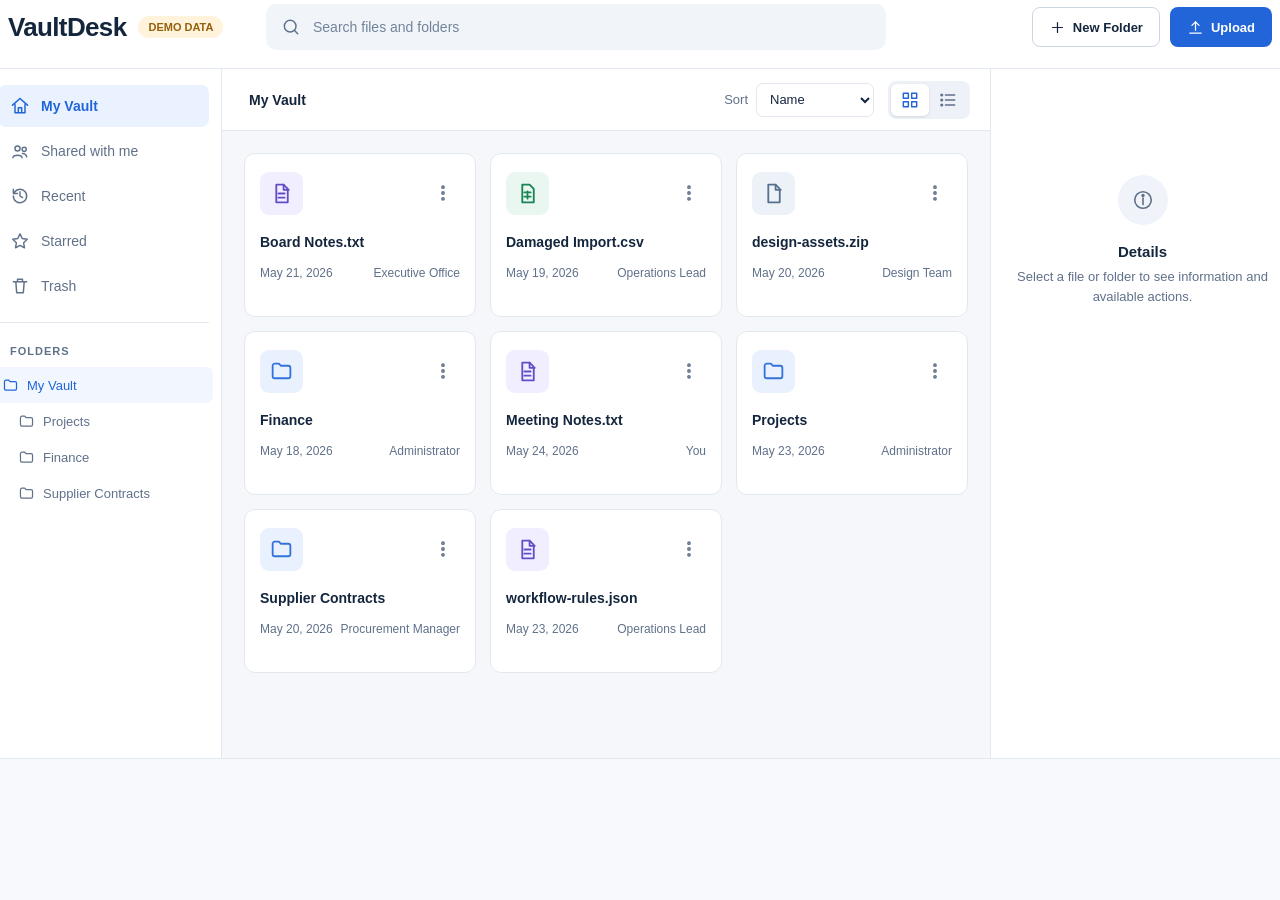
==== vaultdesk/public/vaultdesk/demo.html @ f3ef5df6 "Initial commit: add VaultDesk ERP file management module" ====
<!doctype html>
<html lang="en">
	<head>
		<meta charset="utf-8">
		<meta name="viewport" content="width=device-width, initial-scale=1">
		<title>VaultDesk UI Demo</title>
		<link rel="stylesheet" href="./vaultdesk.css">
		<style>
			body { margin: 0; background: #f7f9fc; }
		</style>
	</head>
	<body>
		<div id="vaultdesk-demo" class="vaultdesk-mount"></div>
		<script type="module">
			import { mountVaultDesk } from "./app.js";
			const app = mountVaultDesk(document.querySelector("#vaultdesk-demo"), { apiMode: "mock" });
			const parameters = new URLSearchParams(window.location.search);
			if (parameters.has("permissions")) {
				const openPermissions = () => {
					const projects = app.state.items.find((item) => item.name === "projects");
					if (projects) {
						app.share(projects);
						return;
					}
					window.setTimeout(openPermissions, 100);
				};
				openPermissions();
			}
			if (parameters.has("preview")) {
				const fileName = parameters.get("preview") || "config";
				const openPreview = () => {
					const item = app.api.items?.[fileName];
					if (!app.state.loading && app.state.items.length && item) {
						app.preview(app.api.clone(fileName));
						return;
					}
					window.setTimeout(openPreview, 100);
				};
				openPreview();
			}
		</script>
	</body>
</html>
---- vaultdesk/public/vaultdesk/vaultdesk.css ----
.vaultdesk-mount {
	--data-bg: #f5f7fb;
	--data-panel: #ffffff;
	--data-panel-muted: #f8fafc;
	--data-border: #e2e8f0;
	--data-border-strong: #cad5e4;
	--data-text: #14263d;
	--data-muted: #60718a;
	--data-primary: #2265d8;
	--data-primary-hover: #1854bb;
	--data-primary-soft: #eaf2ff;
	--data-danger: #c93b49;
	--data-danger-soft: #fff0f2;
	--data-success: #147d58;
	--data-warning: #a35d00;
	--data-shadow: 0 14px 38px rgba(27, 47, 74, 0.08);
	color: var(--data-text);
	font-family: Inter, "Segoe UI", Arial, sans-serif;
	margin: -15px -15px 0;
}

.vaultdesk-shell,
.vaultdesk-shell * {
	box-sizing: border-box;
}

.vaultdesk-shell {
	background: var(--data-bg);
	border: 1px solid var(--data-border);
	border-radius: 12px;
	display: flex;
	flex-direction: column;
	height: min(900px, calc(100vh - 126px));
	min-height: 650px;
	overflow: hidden;
}

.data-icon {
	fill: none;
	flex: 0 0 auto;
	height: 20px;
	stroke: currentColor;
	stroke-linecap: round;
	stroke-linejoin: round;
	stroke-width: 1.75;
	width: 20px;
}

.data-header {
	align-items: center;
	background: var(--data-panel);
	border-bottom: 1px solid var(--data-border);
	display: grid;
	gap: 22px;
	grid-template-columns: minmax(170px, 236px) minmax(260px, 1fr) auto;
	padding: 18px 22px;
}

.data-title-group {
	align-items: center;
	display: flex;
	gap: 12px;
}

.data-title-group h1 {
	color: var(--data-text);
	font-size: 26px;
	font-weight: 650;
	letter-spacing: -0.025em;
	line-height: 1;
	margin: 0;
}

.data-mode-badge {
	background: #eaf7f1;
	border-radius: 20px;
	color: var(--data-success);
	font-size: 11px;
	font-weight: 600;
	padding: 5px 10px;
	text-transform: uppercase;
}

.data-mode-badge.is-mock {
	background: #fff3dc;
	color: #94610b;
}

.data-search {
	align-items: center;
	background: #f1f5fa;
	border: 1px solid transparent;
	border-radius: 10px;
	color: var(--data-muted);
	display: flex;
	gap: 10px;
	height: 46px;
	max-width: 620px;
	padding: 0 14px;
	transition: background 160ms, border 160ms;
}

.data-search:focus-within {
	background: var(--data-panel);
	border-color: #9bbcf5;
	box-shadow: 0 0 0 3px rgba(34, 101, 216, 0.1);
}

.data-search input {
	background: transparent;
	border: 0;
	color: var(--data-text);
	font-size: 14px;
	outline: none;
	width: 100%;
}

.data-search input::placeholder {
	color: #73839a;
}

.data-header-actions {
	display: flex;
	gap: 10px;
}

.data-btn {
	align-items: center;
	border: 1px solid transparent;
	border-radius: 8px;
	cursor: pointer;
	display: inline-flex;
	font-size: 13px;
	font-weight: 550;
	gap: 7px;
	height: 40px;
	justify-content: center;
	padding: 0 16px;
	transition: background 150ms, border 150ms, color 150ms, opacity 150ms;
}

.data-btn .data-icon {
	height: 17px;
	width: 17px;
}

.data-btn:disabled {
	cursor: not-allowed;
	opacity: 0.48;
}

.data-btn-primary {
	background: var(--data-primary);
	color: #fff;
}

.data-btn-primary:not(:disabled):hover {
	background: var(--data-primary-hover);
}

.data-btn-secondary {
	background: var(--data-panel);
	border-color: var(--data-border-strong);
	color: var(--data-text);
}

.data-btn-secondary:not(:disabled):hover {
	background: var(--data-panel-muted);
	border-color: #acbbd1;
}

.data-btn-danger {
	background: var(--data-danger);
	color: #fff;
}

.data-btn-danger:hover {
	background: #ae2938;
}

.data-layout {
	display: grid;
	flex: 1;
	grid-template-columns: 236px minmax(380px, 1fr) 304px;
	min-height: 0;
}

.data-sidebar {
	background: var(--data-panel);
	border-right: 1px solid var(--data-border);
	display: flex;
	flex-direction: column;
	overflow: hidden;
	padding: 16px 12px;
}

.data-navigation {
	border-bottom: 1px solid var(--data-border);
	display: flex;
	flex-direction: column;
	gap: 3px;
	padding-bottom: 15px;
}

.data-nav-item {
	align-items: center;
	background: transparent;
	border: 0;
	border-radius: 8px;
	color: var(--data-muted);
	cursor: pointer;
	display: flex;
	font-size: 14px;
	font-weight: 500;
	gap: 11px;
	height: 42px;
	padding: 0 12px;
	text-align: left;
	transition: color 150ms, background 150ms;
	width: 100%;
}

.data-nav-item:hover {
	background: #f2f6fb;
	color: var(--data-text);
}

.data-nav-item.is-active {
	background: var(--data-primary-soft);
	color: var(--data-primary);
	font-weight: 600;
}

.data-sidebar-heading {
	color: var(--data-muted);
	font-size: 11px;
	font-weight: 650;
	letter-spacing: 0.09em;
	padding: 22px 12px 10px;
	text-transform: uppercase;
}

.data-folder-tree {
	margin: 0 -4px;
	overflow-y: auto;
	padding-bottom: 16px;
}

.data-tree-node button {
	align-items: center;
	background: transparent;
	border: 0;
	border-radius: 7px;
	color: var(--data-muted);
	cursor: pointer;
	display: flex;
	font-size: 13px;
	gap: 8px;
	height: 36px;
	overflow: hidden;
	padding: 0 8px 0 calc(8px + (var(--depth) * 16px));
	width: 100%;
}

.data-tree-node button:hover,
.data-tree-node button.is-current {
	background: #f1f6ff;
	color: var(--data-primary);
}

.data-tree-node .data-icon {
	height: 17px;
	width: 17px;
}

.data-tree-node span {
	overflow: hidden;
	text-overflow: ellipsis;
	white-space: nowrap;
}

.data-main {
	display: flex;
	flex-direction: column;
	min-width: 0;
}

.data-content-head {
	align-items: center;
	background: var(--data-panel);
	border-bottom: 1px solid var(--data-border);
	display: flex;
	gap: 12px;
	height: 62px;
	justify-content: space-between;
	padding: 0 20px;
}

.data-breadcrumbs {
	align-items: center;
	color: var(--data-muted);
	display: flex;
	gap: 5px;
	min-width: 0;
	overflow: hidden;
}

.data-breadcrumbs .data-icon {
	height: 15px;
	width: 15px;
}

.data-breadcrumbs button {
	background: transparent;
	border: 0;
	border-radius: 5px;
	color: var(--data-muted);
	cursor: pointer;
	font-size: 14px;
	max-width: 180px;
	overflow: hidden;
	padding: 5px 7px;
	text-overflow: ellipsis;
	white-space: nowrap;
}

.data-breadcrumbs button:last-child {
	color: var(--data-text);
	font-weight: 550;
}

.data-breadcrumbs button:hover {
	background: #eef3fa;
}

.data-section-title {
	color: var(--data-text);
	font-size: 16px;
	font-weight: 600;
}

.data-view-controls {
	align-items: center;
	display: flex;
	flex: 0 0 auto;
	gap: 14px;
}

.data-sort {
	align-items: center;
	color: var(--data-muted);
	display: flex;
	font-size: 13px;
	gap: 8px;
}

.data-sort select {
	background: var(--data-panel);
	border: 1px solid var(--data-border);
	border-radius: 7px;
	color: var(--data-text);
	font-size: 13px;
	height: 34px;
	padding: 0 9px;
}

.data-view-toggle {
	background: #eef2f8;
	border-radius: 8px;
	display: flex;
	padding: 3px;
}

.data-view-toggle button {
	background: transparent;
	border: 0;
	border-radius: 6px;
	color: var(--data-muted);
	cursor: pointer;
	height: 32px;
	padding: 6px 9px;
}

.data-view-toggle button.is-active {
	background: var(--data-panel);
	box-shadow: 0 1px 3px rgba(31, 45, 67, 0.14);
	color: var(--data-primary);
}

.data-drop-surface {
	flex: 1;
	min-height: 0;
	overflow: auto;
	padding: 22px;
	position: relative;
}

.data-drop-surface.is-dragging {
	background: #edf4ff;
}

.data-drop-prompt {
	align-items: center;
	background: rgba(255, 255, 255, 0.96);
	border: 2px dashed #76a1ed;
	border-radius: 14px;
	color: var(--data-primary);
	display: none;
	font-size: 16px;
	font-weight: 550;
	gap: 10px;
	inset: 16px;
	justify-content: center;
	position: absolute;
	z-index: 10;
}

.data-drop-surface.is-dragging .data-drop-prompt {
	display: flex;
}

.data-grid {
	display: grid;
	gap: 14px;
	grid-template-columns: repeat(auto-fill, minmax(196px, 1fr));
}

.data-card {
	background: var(--data-panel);
	border: 1px solid var(--data-border);
	border-radius: 11px;
	min-height: 164px;
	padding: 15px;
	position: relative;
	transition: border 150ms, box-shadow 150ms, transform 150ms;
}

.data-card:hover {
	border-color: #c5d4e9;
	box-shadow: 0 5px 16px rgba(36, 53, 77, 0.06);
}

.data-card.is-selected {
	border-color: #85aef4;
	box-shadow: 0 0 0 2px rgba(34, 101, 216, 0.12);
}

.data-card-header {
	align-items: center;
	display: flex;
	height: 48px;
	margin-bottom: 16px;
}

.data-card-header .is-starred {
	color: #f2a914;
	fill: #f2a914;
	height: 16px;
	margin-left: auto;
	width: 16px;
}

.data-file-icon {
	align-items: center;
	background: #edf2f8;
	border-radius: 9px;
	color: #56718e;
	display: inline-flex;
	height: 43px;
	justify-content: center;
	width: 43px;
}

.data-file-icon .data-icon {
	height: 25px;
	width: 25px;
}

.data-file-icon.is-folder {
	background: #e9f1ff;
	color: #3273db;
}

.data-file-icon.is-pdf {
	background: #fff0f0;
	color: #cc3c4a;
}

.data-file-icon.is-image {
	background: #eef9f3;
	color: #128058;
}

.data-file-icon.is-text {
	background: #f1efff;
	color: #644cc6;
}

.data-file-icon.is-sheet {
	background: #eaf7f1;
	color: #188354;
}

.data-icon-btn {
	align-items: center;
	background: transparent;
	border: 0;
	border-radius: 7px;
	color: var(--data-muted);
	cursor: pointer;
	display: inline-flex;
	height: 34px;
	justify-content: center;
	width: 34px;
}

.data-icon-btn:hover {
	background: #f0f4fa;
	color: var(--data-text);
}

.data-card .data-more {
	margin-left: auto;
}

.data-card-header .is-starred + .data-more {
	margin-left: 5px;
}

.data-card-name {
	background: transparent;
	border: 0;
	color: var(--data-text);
	cursor: pointer;
	display: block;
	font-size: 14px;
	font-weight: 550;
	line-height: 1.4;
	margin: 0 0 13px;
	overflow: hidden;
	padding: 0;
	text-align: left;
	text-overflow: ellipsis;
	white-space: nowrap;
	width: 100%;
}

.data-card-name:hover {
	color: var(--data-primary);
}

.data-card-meta {
	color: var(--data-muted);
	display: flex;
	font-size: 12px;
	gap: 7px;
	justify-content: space-between;
}

.data-card-meta span {
	overflow: hidden;
	text-overflow: ellipsis;
	white-space: nowrap;
}

.data-menu {
	background: var(--data-panel);
	border: 1px solid var(--data-border);
	border-radius: 9px;
	box-shadow: var(--data-shadow);
	min-width: 184px;
	padding: 6px;
	position: absolute;
	right: 10px;
	top: 54px;
	z-index: 7;
}

.data-menu[hidden] {
	display: none;
}

.data-menu button {
	align-items: center;
	background: transparent;
	border: 0;
	border-radius: 6px;
	color: var(--data-text);
	cursor: pointer;
	display: flex;
	font-size: 13px;
	gap: 9px;
	height: 34px;
	padding: 0 9px;
	width: 100%;
}

.data-menu button:hover {
	background: #f0f5fc;
	color: var(--data-primary);
}

.data-menu .data-icon {
	color: var(--data-muted);
	height: 17px;
	width: 17px;
}

.data-table-wrap {
	background: var(--data-panel);
	border: 1px solid var(--data-border);
	border-radius: 10px;
	overflow: visible;
}

.data-table {
	border-collapse: collapse;
	table-layout: fixed;
	width: 100%;
}

.data-table th {
	border-bottom: 1px solid var(--data-border);
	color: var(--data-muted);
	font-size: 12px;
	font-weight: 600;
	height: 44px;
	padding: 0 14px;
	text-align: left;
}

.data-table td {
	border-bottom: 1px solid #edf1f6;
	color: var(--data-text);
	font-size: 13px;
	height: 61px;
	padding: 0 14px;
	position: relative;
}

.data-table tr:last-child td {
	border-bottom: 0;
}

.data-table tbody tr:hover,
.data-table tbody tr.is-selected {
	background: #f5f9ff;
}

.data-table th:first-child {
	width: 34%;
}

.data-table th:nth-child(2) {
	width: 12%;
}

.data-table th:nth-child(3) {
	width: 20%;
}

.data-table th:nth-child(4) {
	width: 18%;
}

.data-table th:nth-child(5) {
	width: 10%;
}

.data-table th:last-child {
	width: 64px;
}

.data-table-name {
	align-items: center;
	background: transparent;
	border: 0;
	color: var(--data-text);
	cursor: pointer;
	display: flex;
	font-size: 13px;
	font-weight: 550;
	gap: 12px;
	max-width: 100%;
	overflow: hidden;
	padding: 0;
	white-space: nowrap;
}

.data-table-name .data-file-icon {
	border-radius: 7px;
	flex: 0 0 36px;
	height: 36px;
	width: 36px;
}

.data-table-name .data-icon {
	height: 21px;
	width: 21px;
}

.data-row-actions {
	align-items: center;
	display: flex;
	gap: 3px;
	justify-content: flex-end;
}

.data-row-actions > .is-starred {
	color: #f2a914;
	fill: #f2a914;
	height: 16px;
	width: 16px;
}

.data-row-actions .data-menu {
	right: 13px;
	top: 48px;
}

.data-details {
	background: var(--data-panel);
	border-left: 1px solid var(--data-border);
	overflow-y: auto;
	padding: 22px 20px;
}

.data-details-empty {
	align-items: center;
	color: var(--data-muted);
	display: flex;
	flex-direction: column;
	justify-content: center;
	min-height: 300px;
	text-align: center;
}

.data-details-empty .data-icon {
	background: #f0f4fa;
	border-radius: 50%;
	height: 50px;
	margin-bottom: 18px;
	padding: 14px;
	width: 50px;
}

.data-details-empty h3 {
	color: var(--data-text);
	font-size: 15px;
	margin: 0 0 7px;
}

.data-details-empty p {
	font-size: 13px;
	line-height: 1.55;
	margin: 0;
}

.data-details-header {
	align-items: start;
	display: grid;
	gap: 13px;
	grid-template-columns: auto 1fr auto;
	padding-bottom: 22px;
}

.data-details-header h2 {
	color: var(--data-text);
	font-size: 16px;
	line-height: 1.35;
	margin: 3px 0 5px;
	overflow-wrap: anywhere;
}

.data-details-header p {
	color: var(--data-muted);
	font-size: 12px;
	margin: 0;
	overflow-wrap: anywhere;
}

.data-metadata {
	border-bottom: 1px solid var(--data-border);
	border-top: 1px solid var(--data-border);
	margin: 0;
	padding: 9px 0;
}

.data-metadata div {
	display: flex;
	font-size: 13px;
	justify-content: space-between;
	padding: 9px 0;
}

.data-metadata dt {
	color: var(--data-muted);
}

.data-metadata dd {
	color: var(--data-text);
	margin: 0;
	max-width: 150px;
	overflow: hidden;
	text-align: right;
	text-overflow: ellipsis;
	white-space: nowrap;
}

.data-capabilities {
	padding: 21px 0;
}

.data-capabilities h3 {
	color: var(--data-muted);
	font-size: 12px;
	font-weight: 600;
	margin: 0 0 12px;
	text-transform: uppercase;
}

.data-capabilities div {
	display: flex;
	flex-wrap: wrap;
	gap: 6px;
}

.data-capabilities span {
	background: #eef4ff;
	border-radius: 20px;
	color: var(--data-primary);
	font-size: 11px;
	padding: 5px 9px;
}

.data-detail-actions {
	display: flex;
	gap: 8px;
}

.data-state {
	align-items: center;
	color: var(--data-muted);
	display: flex;
	flex-direction: column;
	height: 100%;
	justify-content: center;
	min-height: 360px;
	text-align: center;
}

.data-state .data-state-icon {
	background: #eaf1fd;
	border-radius: 50%;
	color: var(--data-primary);
	height: 62px;
	margin-bottom: 20px;
	padding: 17px;
	width: 62px;
}

.data-state h3 {
	color: var(--data-text);
	font-size: 17px;
	font-weight: 600;
	margin: 0 0 7px;
}

.data-state p {
	font-size: 14px;
	margin: 0 0 23px;
	max-width: 360px;
}

.data-skeleton {
	animation: data-shimmer 1.3s infinite linear;
	background: linear-gradient(100deg, #eef2f7 20%, #f7f9fc 42%, #eef2f7 64%);
	background-size: 220% 100%;
	border-radius: 10px;
}

.data-skeleton.is-card {
	height: 164px;
}

.data-skeleton.is-row {
	height: 60px;
	margin-bottom: 7px;
}

@keyframes data-shimmer {
	to { background-position-x: -220%; }
}

.data-modal-backdrop {
	align-items: center;
	background: rgba(17, 29, 47, 0.46);
	display: flex;
	inset: 0;
	justify-content: center;
	padding: 24px;
	position: fixed;
	z-index: 1060;
}

.data-modal {
	background: var(--data-panel);
	border-radius: 13px;
	box-shadow: 0 18px 54px rgba(16, 25, 39, 0.2);
	max-height: min(86vh, 760px);
	overflow: hidden;
	width: min(560px, 100%);
}

.data-modal header {
	align-items: center;
	border-bottom: 1px solid var(--data-border);
	display: flex;
	height: 62px;
	justify-content: space-between;
	padding: 0 20px 0 24px;
}

.data-modal header h2 {
	font-size: 17px;
	font-weight: 600;
	margin: 0;
	overflow: hidden;
	text-overflow: ellipsis;
	white-space: nowrap;
}

.data-modal-body {
	max-height: calc(86vh - 130px);
	overflow-y: auto;
	padding: 23px 24px;
}

.data-modal footer {
	border-top: 1px solid var(--data-border);
	display: flex;
	gap: 9px;
	justify-content: flex-end;
	padding: 15px 24px;
}

.data-field {
	color: var(--data-muted);
	display: flex;
	flex-direction: column;
	font-size: 12px;
	font-weight: 550;
	gap: 7px;
}

.data-field input,
.data-field select {
	background: var(--data-panel);
	border: 1px solid var(--data-border-strong);
	border-radius: 7px;
	color: var(--data-text);
	font-size: 14px;
	height: 42px;
	padding: 0 12px;
	width: 100%;
}

.data-field input:focus,
.data-field select:focus {
	border-color: #84abf0;
	box-shadow: 0 0 0 3px rgba(34, 101, 216, 0.11);
	outline: none;
}

.data-confirm {
	align-items: center;
	display: flex;
	gap: 18px;
}

.data-confirm .data-icon {
	background: var(--data-danger-soft);
	border-radius: 50%;
	color: var(--data-danger);
	height: 50px;
	padding: 14px;
	width: 50px;
}

.data-confirm p {
	color: var(--data-muted);
	line-height: 1.55;
	margin: 0;
}

.data-confirm strong {
	color: var(--data-text);
}

.data-preview {
	align-items: center;
	background: #f2f5fa;
	border-radius: 9px;
	display: flex;
	justify-content: center;
	min-height: 0;
	overflow: hidden;
}

.data-preview-modal {
	display: flex;
	flex-direction: column;
	height: min(90vh, 820px);
	max-height: min(90vh, 820px);
	width: min(1160px, 100%);
}

.preview-header {
	flex: 0 0 68px;
	gap: 20px;
	height: 68px !important;
}

.preview-title {
	align-items: center;
	display: flex;
	gap: 12px;
	min-width: 0;
}

.preview-title .data-file-icon {
	flex: 0 0 auto;
}

.preview-title small {
	color: var(--data-muted);
	display: block;
	font-size: 12px;
	margin-top: 3px;
}

.preview-actions {
	align-items: center;
	display: flex;
	flex: 0 0 auto;
	gap: 8px;
}

.preview-actions .data-btn {
	gap: 6px;
}

.preview-actions .data-icon {
	height: 16px;
	width: 16px;
}

.preview-layout {
	display: grid;
	flex: 1;
	gap: 13px;
	grid-template-columns: 48px minmax(0, 1fr) 48px;
	min-height: 0;
	padding: 16px;
}

.preview-layout.has-details {
	grid-template-columns: 48px minmax(0, 1fr) 48px 264px;
}

.preview-navigate {
	align-self: center;
	background: #fff;
	border: 1px solid var(--data-border);
	border-radius: 50%;
	color: var(--data-muted);
	cursor: pointer;
	height: 43px;
	width: 43px;
}

.preview-navigate:hover:not(:disabled) {
	border-color: #afc7eb;
	color: var(--data-primary);
}

.preview-navigate:disabled {
	cursor: default;
	opacity: 0.38;
}

.preview-navigate .data-icon {
	height: 20px;
	width: 20px;
}

.preview-navigate.is-previous .data-icon {
	transform: rotate(180deg);
}

.preview-state {
	align-items: center;
	color: var(--data-muted);
	display: flex;
	flex-direction: column;
	gap: 13px;
	justify-content: center;
	text-align: center;
}

.preview-state p {
	font-size: 14px;
	line-height: 1.55;
	margin: 0;
	max-width: 390px;
}

.preview-state h3,
.data-preview-fallback h3 {
	color: var(--data-text);
	font-size: 18px;
	font-weight: 600;
	margin: 0;
}

.preview-state.is-error > .data-icon {
	background: var(--data-danger-soft);
	border-radius: 50%;
	color: var(--data-danger);
	height: 56px;
	padding: 16px;
	width: 56px;
}

.data-spinner {
	animation: preview-spin 0.8s linear infinite;
	border: 3px solid #d8e4f5;
	border-radius: 50%;
	border-top-color: var(--data-primary);
	height: 38px;
	width: 38px;
}

@keyframes preview-spin {
	to { transform: rotate(360deg); }
}

.data-preview-image {
	display: block;
	max-height: 100%;
	max-width: 100%;
	object-fit: contain;
}

.data-preview-frame {
	border: 0;
	height: 100%;
	width: 100%;
}

.preview-text-wrap {
	align-self: stretch;
	display: flex;
	flex-direction: column;
	min-height: 0;
	width: 100%;
}

.data-preview-text {
	background: #fff;
	color: #24374e;
	flex: 1;
	font: 13px/1.7 "SFMono-Regular", Consolas, monospace;
	margin: 0;
	overflow: auto;
	padding: 22px;
	white-space: pre-wrap;
	width: 100%;
}

.preview-truncated {
	background: #fff6e2;
	border-top: 1px solid #ecd9a9;
	color: #755819;
	font-size: 12px;
	margin: 0;
	padding: 10px 17px;
}

.data-preview-fallback {
	align-items: center;
	color: var(--data-muted);
	display: flex;
	flex-direction: column;
	gap: 13px;
	text-align: center;
}

.data-preview-fallback .data-file-icon {
	height: 68px;
	padding: 18px;
	width: 68px;
}

.data-preview-fallback p {
	margin: 0;
}

.preview-details {
	background: var(--data-panel);
	border: 1px solid var(--data-border);
	border-radius: 9px;
	overflow: auto;
	padding: 18px 16px;
}

.preview-details h3 {
	font-size: 15px;
	margin: 0 0 18px;
}

.preview-details dl {
	margin: 0;
}

.preview-details dl div {
	border-bottom: 1px solid #edf1f6;
	margin-bottom: 12px;
	padding-bottom: 12px;
}

.preview-details dt {
	color: var(--data-muted);
	font-size: 11px;
	margin-bottom: 5px;
	text-transform: uppercase;
}

.preview-details dd {
	color: var(--data-text);
	font-size: 13px;
	margin: 0;
	overflow-wrap: anywhere;
}

.data-permission-modal {
	width: min(760px, 100%);
}

.data-permission-modal .data-modal-body {
	padding: 20px 24px 24px;
}

.permission-owner {
	align-items: center;
	background: #f5f8fd;
	border: 1px solid var(--data-border);
	border-radius: 10px;
	display: flex;
	gap: 12px;
	padding: 12px 14px;
}

.permission-avatar {
	align-items: center;
	background: #deebff;
	border-radius: 50%;
	color: var(--data-primary);
	display: flex;
	flex: 0 0 auto;
	font-size: 14px;
	font-weight: 650;
	height: 42px;
	justify-content: center;
	width: 42px;
}

.permission-avatar.is-small {
	font-size: 12px;
	height: 34px;
	width: 34px;
}

.permission-caption {
	color: var(--data-muted);
	font-size: 11px;
	margin: 0 0 3px;
	text-transform: uppercase;
}

.permission-owner strong {
	font-size: 14px;
	font-weight: 550;
}

.permission-access-badge {
	background: var(--data-primary-soft);
	border-radius: 18px;
	color: var(--data-primary);
	font-size: 11px;
	font-weight: 600;
	margin-left: auto;
	padding: 5px 10px;
}

.permission-add {
	border-bottom: 1px solid var(--data-border);
	margin-top: 22px;
	padding-bottom: 22px;
	position: relative;
}

.permission-add h3,
.permission-section h3 {
	color: var(--data-text);
	font-size: 14px;
	font-weight: 600;
	margin: 0 0 13px;
}

.permission-section h3 span {
	background: #eef2f8;
	border-radius: 14px;
	color: var(--data-muted);
	font-size: 11px;
	margin-left: 6px;
	padding: 3px 7px;
}

.permission-type-switch {
	background: #eef2f8;
	border-radius: 7px;
	display: inline-flex;
	margin-bottom: 13px;
	padding: 3px;
}

.permission-type-switch button {
	background: transparent;
	border: 0;
	border-radius: 5px;
	color: var(--data-muted);
	cursor: pointer;
	font-size: 12px;
	font-weight: 550;
	height: 30px;
	padding: 0 15px;
}

.permission-type-switch button.is-active {
	background: #fff;
	box-shadow: 0 1px 3px rgba(31, 45, 67, 0.12);
	color: var(--data-primary);
}

.permission-add-row {
	display: grid;
	gap: 9px;
	grid-template-columns: minmax(240px, 1fr) 170px 78px;
}

.permission-search {
	align-items: center;
	border: 1px solid var(--data-border-strong);
	border-radius: 7px;
	display: flex;
	gap: 8px;
	height: 42px;
	padding: 0 11px;
}

.permission-search:focus-within {
	border-color: #84abf0;
	box-shadow: 0 0 0 3px rgba(34, 101, 216, 0.11);
}

.permission-search .data-icon {
	color: var(--data-muted);
	height: 17px;
	width: 17px;
}

.permission-search input {
	background: transparent;
	border: 0;
	color: var(--data-text);
	font-size: 13px;
	outline: none;
	width: 100%;
}

.permission-level,
.permission-grant-actions select {
	background: var(--data-panel);
	border: 1px solid var(--data-border-strong);
	border-radius: 7px;
	color: var(--data-text);
	font-size: 12px;
	height: 42px;
	padding: 0 8px;
}

.permission-results {
	background: var(--data-panel);
	border: 1px solid var(--data-border);
	border-radius: 8px;
	box-shadow: var(--data-shadow);
	left: 0;
	max-height: 188px;
	overflow-y: auto;
	position: absolute;
	right: 257px;
	top: 118px;
	z-index: 3;
}

.permission-results p {
	color: var(--data-muted);
	font-size: 13px;
	margin: 14px;
}

.permission-results button {
	align-items: center;
	background: var(--data-panel);
	border: 0;
	border-bottom: 1px solid #edf1f6;
	color: var(--data-text);
	cursor: pointer;
	display: flex;
	gap: 9px;
	height: 48px;
	padding: 0 12px;
	text-align: left;
	width: 100%;
}

.permission-results button:hover {
	background: #f3f7fd;
}

.permission-results button:last-child {
	border-bottom: 0;
}

.permission-results .data-icon {
	color: var(--data-muted);
	height: 17px;
	width: 17px;
}

.permission-results strong {
	font-size: 13px;
	font-weight: 550;
}

.permission-results small {
	color: var(--data-muted);
	font-size: 12px;
	margin-left: auto;
}

.permission-selection {
	align-items: center;
	background: #f3f7ff;
	border-radius: 7px;
	color: var(--data-primary);
	display: inline-flex;
	font-size: 13px;
	gap: 8px;
	margin-top: 11px;
	padding: 6px 8px 6px 10px;
}

.permission-selection .data-icon {
	height: 16px;
	width: 16px;
}

.permission-selection button {
	background: transparent;
	border: 0;
	color: var(--data-primary);
	cursor: pointer;
	display: flex;
	padding: 2px;
}

.permission-section {
	margin-top: 21px;
}

.permission-section.is-inherited {
	border-top: 1px solid var(--data-border);
	padding-top: 21px;
}

.permission-note,
.permission-empty {
	color: var(--data-muted);
	font-size: 12px;
	line-height: 1.5;
	margin: -5px 0 13px;
}

.permission-empty {
	background: var(--data-panel-muted);
	border-radius: 7px;
	margin: 0;
	padding: 14px;
}

.permission-grant {
	align-items: center;
	border-bottom: 1px solid #edf1f6;
	display: flex;
	gap: 12px;
	justify-content: space-between;
	min-height: 56px;
	padding: 8px 0;
}

.permission-grant:last-child {
	border-bottom: 0;
}

.permission-principal {
	align-items: center;
	display: flex;
	gap: 10px;
	min-width: 0;
}

.permission-principal strong {
	display: block;
	font-size: 13px;
	font-weight: 550;
	max-width: 235px;
	overflow: hidden;
	text-overflow: ellipsis;
	white-space: nowrap;
}

.permission-principal small {
	align-items: center;
	color: var(--data-muted);
	display: flex;
	font-size: 11px;
	gap: 7px;
	margin-top: 3px;
}

.permission-scope {
	background: #eaf2ff;
	border-radius: 10px;
	color: var(--data-primary);
	padding: 2px 7px;
}

.permission-scope.is-inherited {
	background: #eef2f6;
	color: var(--data-muted);
}

.permission-grant-actions {
	align-items: center;
	display: flex;
	flex: 0 0 auto;
	gap: 6px;
}

.permission-grant-actions select {
	height: 36px;
	width: 160px;
}

.permission-grant-actions select:disabled {
	background: #f4f6f9;
	color: var(--data-muted);
}

.permission-remove {
	color: var(--data-muted);
	height: 36px;
	width: 36px;
}

.permission-remove:hover {
	background: var(--data-danger-soft);
	color: var(--data-danger);
}

.permission-link {
	background: transparent;
	border: 0;
	color: var(--data-muted);
	cursor: pointer;
	font-size: 12px;
	font-weight: 550;
	padding: 8px 4px;
}

.permission-link.is-danger {
	color: var(--data-danger);
}

.data-toast-stack {
	bottom: 24px;
	display: flex;
	flex-direction: column;
	gap: 9px;
	position: fixed;
	right: 24px;
	z-index: 1090;
}

.data-toast {
	align-items: center;
	background: #15283f;
	border-radius: 8px;
	box-shadow: var(--data-shadow);
	color: #fff;
	display: flex;
	font-size: 13px;
	gap: 9px;
	min-width: 240px;
	padding: 13px 15px;
}

.data-toast.is-success .data-icon {
	color: #57d39b;
}

.data-toast.is-warning .data-icon {
	color: #ffbf52;
}

.data-toast.is-error .data-icon {
	color: #ff8690;
}

@media (max-width: 1199px) {
	.data-layout {
		grid-template-columns: 220px minmax(380px, 1fr);
	}

	.data-details {
		box-shadow: -12px 0 34px rgba(21, 36, 57, 0.16);
		display: none;
		height: calc(100vh - 114px);
		position: fixed;
		right: 0;
		top: 64px;
		width: min(320px, 92vw);
		z-index: 40;
	}

	.data-details.is-open {
		display: block;
	}
}

@media (max-width: 840px) {
	.vaultdesk-mount {
		margin: -15px -10px 0;
	}

	.vaultdesk-shell {
		border-radius: 0;
		height: calc(100vh - 86px);
		min-height: 540px;
	}

	.data-header {
		gap: 12px;
		grid-template-columns: 1fr auto;
		padding: 14px;
	}

	.data-title-group {
		grid-column: 1;
	}

	.data-search {
		grid-column: 1 / -1;
		grid-row: 2;
		max-width: none;
	}

	.data-header-actions {
		grid-column: 2;
		grid-row: 1;
	}

	.data-header-actions .data-btn {
		padding: 0 11px;
	}

	.data-header-actions .data-btn span {
		display: none;
	}

	.data-layout {
		display: flex;
		flex-direction: column;
	}

	.data-sidebar {
		border-bottom: 1px solid var(--data-border);
		border-right: 0;
		display: block;
		flex: 0 0 auto;
		overflow-x: auto;
		padding: 7px;
	}

	.data-navigation {
		border: 0;
		flex-direction: row;
		gap: 4px;
		min-width: max-content;
		padding: 0;
	}

	.data-nav-item {
		gap: 6px;
		height: 38px;
		padding: 0 10px;
		width: auto;
	}

	.data-nav-item .data-icon {
		height: 17px;
		width: 17px;
	}

	.data-sidebar-heading,
	.data-folder-tree {
		display: none;
	}

	.data-content-head {
		flex-wrap: wrap;
		height: auto;
		min-height: 66px;
		padding: 12px 14px;
	}

	.data-drop-surface {
		padding: 14px;
	}

	.data-grid {
		grid-template-columns: repeat(auto-fill, minmax(156px, 1fr));
	}

	.data-table th:nth-child(2),
	.data-table th:nth-child(3),
	.data-table td:nth-child(2),
	.data-table td:nth-child(3) {
		display: none;
	}

	.data-table th:first-child {
		width: 48%;
	}

	.data-table th:nth-child(4) {
		width: 28%;
	}

	.permission-add-row {
		grid-template-columns: 1fr;
	}

	.permission-results {
		position: static;
	}

	.permission-grant {
		align-items: start;
		flex-direction: column;
	}

	.permission-grant-actions {
		width: 100%;
	}

	.data-preview-modal {
		height: calc(100vh - 28px);
		max-height: calc(100vh - 28px);
	}

	.preview-header {
		align-items: start !important;
		flex: 0 0 auto;
		flex-direction: column;
		height: auto !important;
		padding: 14px !important;
	}

	.preview-actions {
		width: 100%;
	}

	.preview-actions .data-icon-btn {
		margin-left: auto;
	}

	.preview-layout,
	.preview-layout.has-details {
		gap: 8px;
		grid-template-columns: 38px minmax(0, 1fr) 38px;
		padding: 10px;
	}

	.preview-navigate {
		height: 36px;
		width: 36px;
	}

	.preview-details {
		grid-column: 1 / -1;
		max-height: 190px;
	}
}
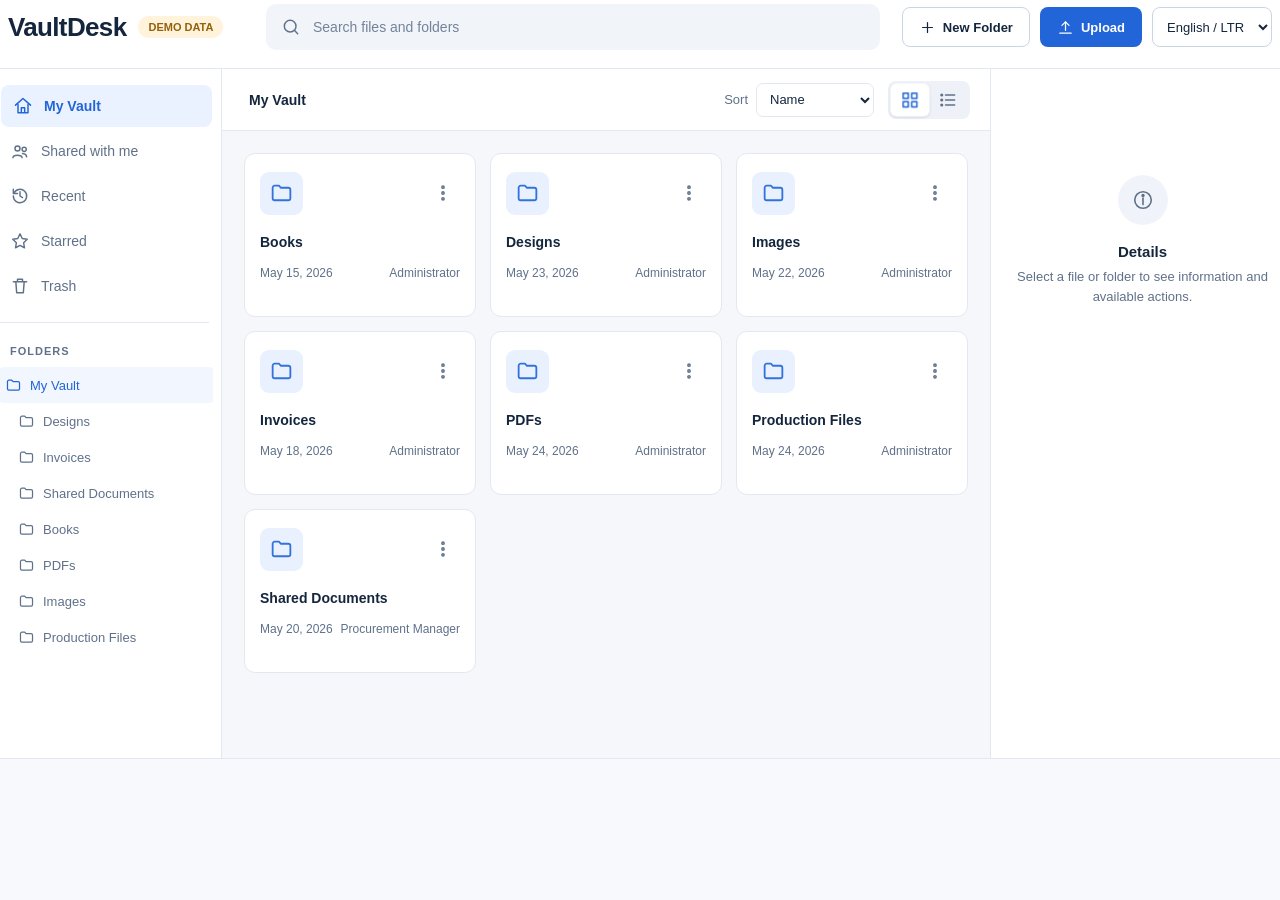
==== commit 5d1f68c5: "Improve VaultDesk local preview with i18n, versioning, context menus, and animations" ====
--- a/vaultdesk/public/vaultdesk/demo.html
+++ b/vaultdesk/public/vaultdesk/demo.html
@@ -3,41 +3,15 @@
 	<head>
 		<meta charset="utf-8">
 		<meta name="viewport" content="width=device-width, initial-scale=1">
-		<title>VaultDesk UI Demo</title>
-		<link rel="stylesheet" href="./vaultdesk.css">
-		<style>
-			body { margin: 0; background: #f7f9fc; }
-		</style>
+		<title>VaultDesk</title>
+		<link rel="icon" href="data:,">
 	</head>
 	<body>
-		<div id="vaultdesk-demo" class="vaultdesk-mount"></div>
-		<script type="module">
-			import { mountVaultDesk } from "./app.js";
-			const app = mountVaultDesk(document.querySelector("#vaultdesk-demo"), { apiMode: "mock" });
-			const parameters = new URLSearchParams(window.location.search);
-			if (parameters.has("permissions")) {
-				const openPermissions = () => {
-					const projects = app.state.items.find((item) => item.name === "projects");
-					if (projects) {
-						app.share(projects);
-						return;
-					}
-					window.setTimeout(openPermissions, 100);
-				};
-				openPermissions();
-			}
-			if (parameters.has("preview")) {
-				const fileName = parameters.get("preview") || "config";
-				const openPreview = () => {
-					const item = app.api.items?.[fileName];
-					if (!app.state.loading && app.state.items.length && item) {
-						app.preview(app.api.clone(fileName));
-						return;
-					}
-					window.setTimeout(openPreview, 100);
-				};
-				openPreview();
-			}
+		<script>
+			const preview = new URL("./", window.location.href);
+			preview.search = window.location.search;
+			preview.hash = window.location.hash;
+			window.location.replace(preview);
 		</script>
 	</body>
 </html>
